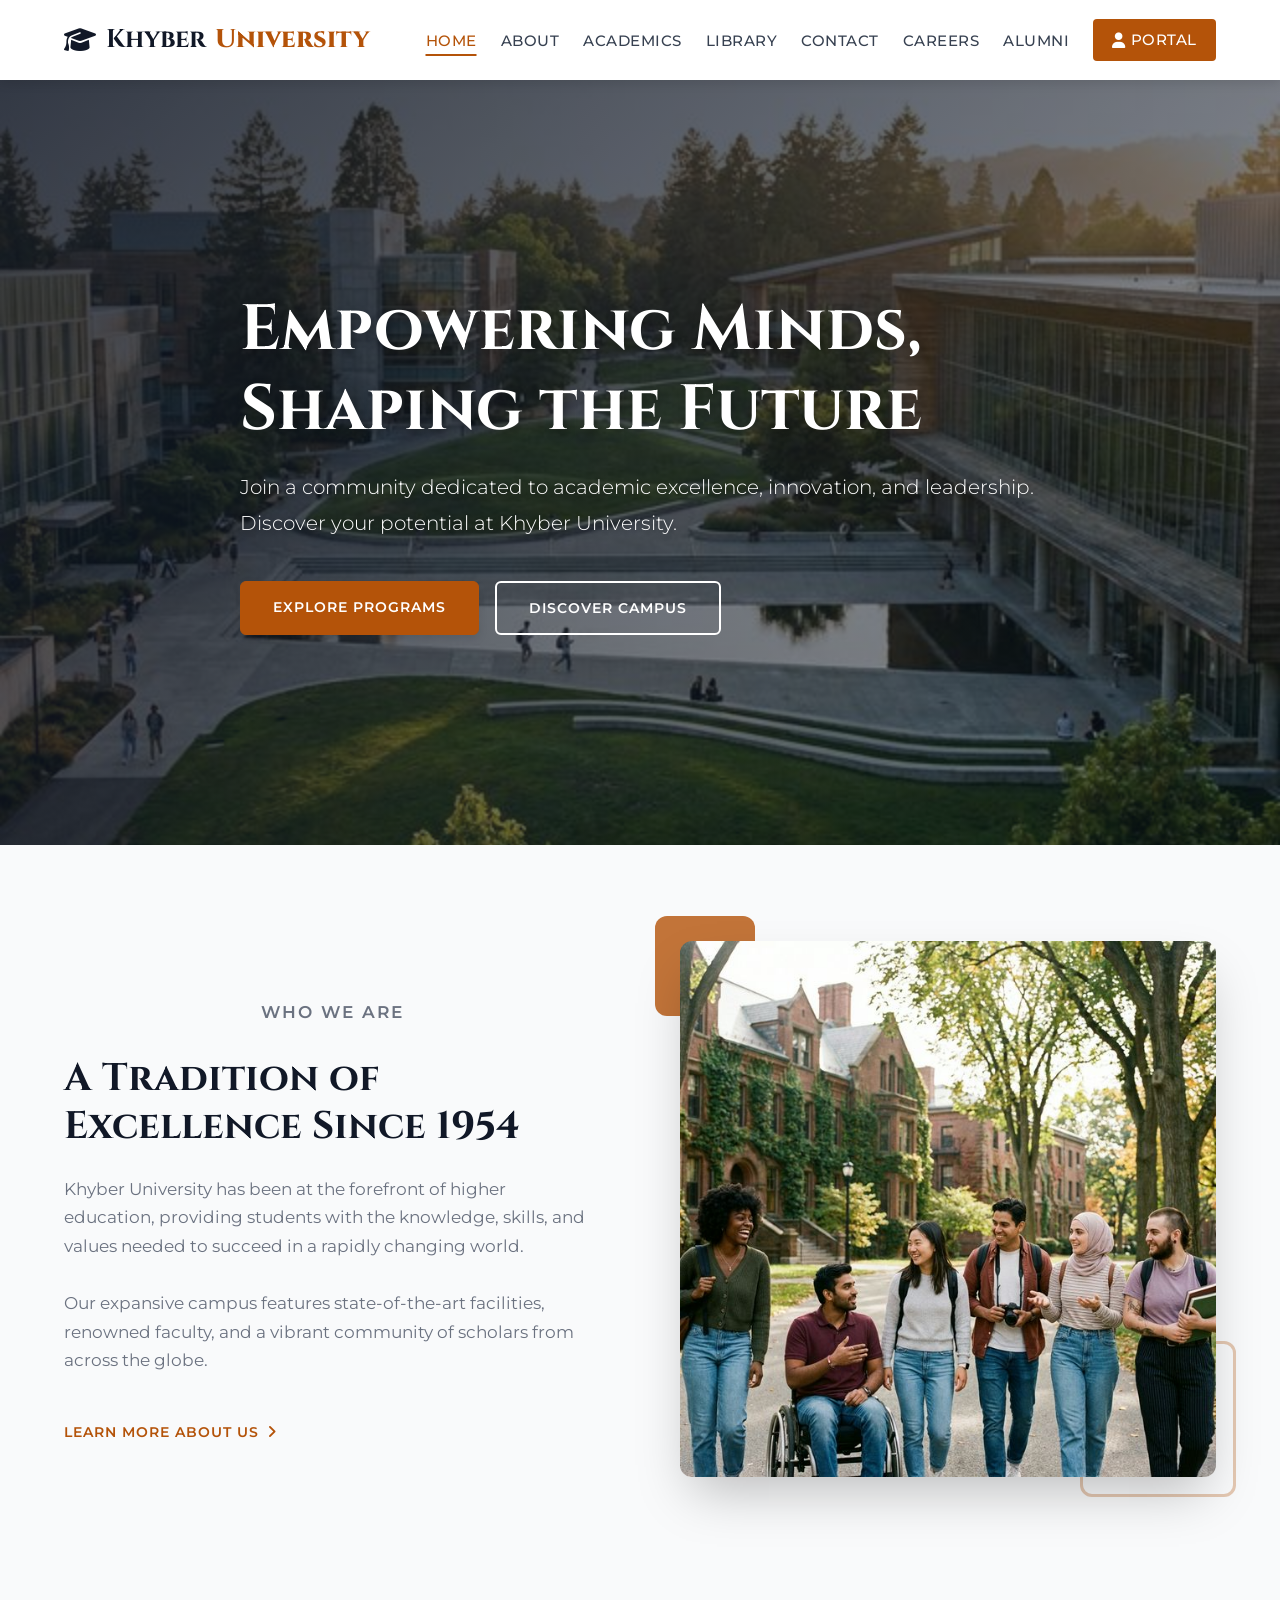
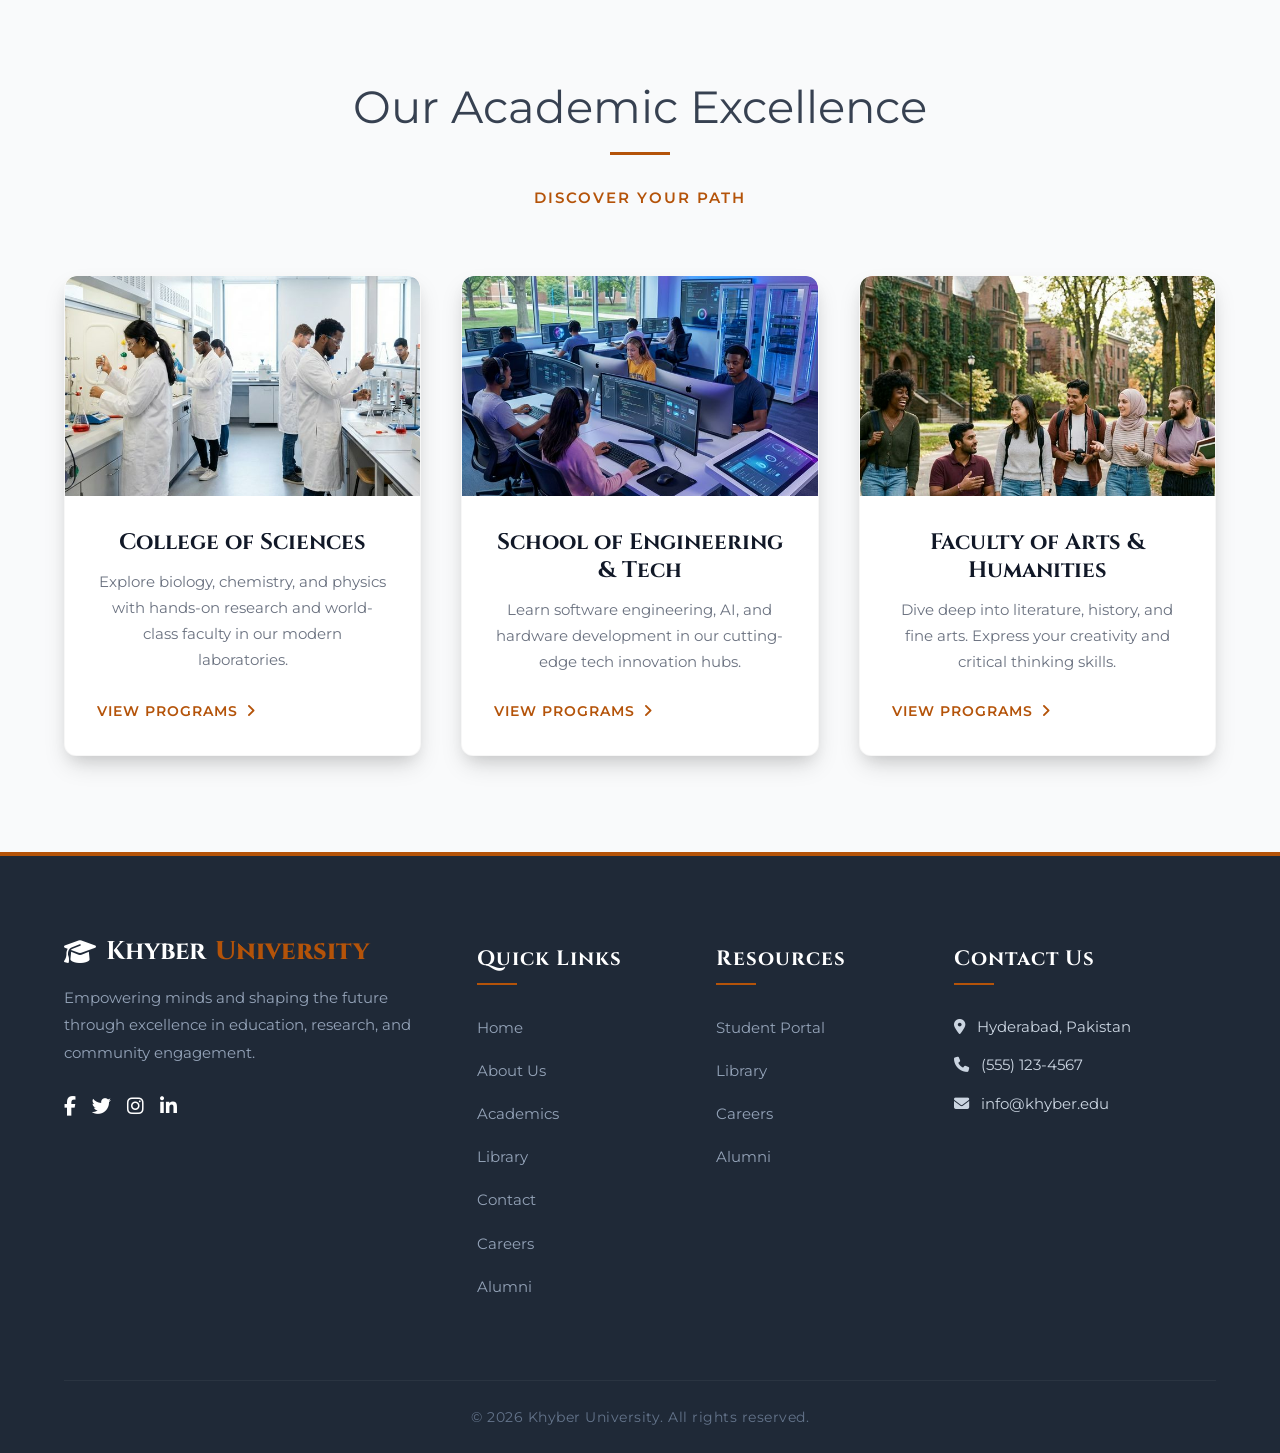
==== index.html @ f6c9ac77 "Add Core pages: Home, About, and Contact pages" ====
﻿<!DOCTYPE html>
<html lang="en">

<head>
    <meta charset="UTF-8">
    <meta name="viewport" content="width=device-width, initial-scale=1.0">
    <meta name="description"
        content="Welcome to the fictional Khyber University. Explore our campus, academics, and vibrant community.">
    <title>Khyber University | Home</title>
    <!-- FontAwesome for Icons -->
    <link rel="stylesheet" href="https://cdnjs.cloudflare.com/ajax/libs/font-awesome/6.4.0/css/all.min.css">
    <!-- Custom CSS -->
    <link rel="stylesheet" href="css/style.css">
</head>

<body>

    <!-- Header & Navigation -->
    <header>
        <div class="container navbar">
            <a href="index.html" class="logo">
                <i class="fa-solid fa-graduation-cap"></i>
                Khyber<span>University</span>
            </a>

            <button class="menu-toggle" id="mobile-menu" aria-label="Toggle navigation">
                <i class="fa-solid fa-bars"></i>
            </button>

            <ul class="nav-links" id="nav-links">
                <li><a href="index.html" class="active">Home</a></li>
                <li><a href="about.html">About</a></li>
                <li><a href="academics.html">Academics</a></li>
                <li><a href="library.html">Library</a></li>
                <li><a href="contact.html">Contact</a></li>
                <li><a href="careers.html">Careers</a></li>
                <li><a href="alumni.html">Alumni</a></li>
                <li><a href="login.html" class="nav-login-btn"><i class="fa-solid fa-user"
                            style="margin-right:5px;"></i> Portal</a></li>
            </ul>
        </div>
    </header>

    <!-- Hero Section -->
    <section class="hero" style="background-image: url('images/hero_bg.png');">
        <div class="container">
            <h1>Empowering Minds, Shaping the Future</h1>
            <p>Join a community dedicated to academic excellence, innovation, and leadership. Discover your potential at
                Khyber University.</p>
            <div style="display: flex; gap: 1rem; flex-wrap: wrap;">
                <a href="academics.html" class="btn btn-primary">Explore Programs</a>
                <a href="about.html" class="btn btn-outline">Discover Campus</a>
            </div>
        </div>
    </section>

    <!-- About Preview Section -->
    <section class="about-preview">
        <div class="container about-grid">
            <div class="about-text">
                <p class="section-subtitle">Who We Are</p>
                <h2>A Tradition of Excellence Since 1954</h2>
                <p>Khyber University has been at the forefront of higher education, providing students with the
                    knowledge, skills, and values needed to succeed in a rapidly changing world.</p>
                <p>Our expansive campus features state-of-the-art facilities, renowned faculty, and a vibrant community
                    of scholars from across the globe.</p>
                <a href="about.html" class="content-link" style="display:inline-flex; margin-top: 1rem;">Learn More
                    About Us</a>
            </div>
            <div class="about-image">
                <img src="images/about_img.png" alt="Students walking on Khyber University Campus">
            </div>
        </div>
    </section>

    <!-- Academics Preview Section -->
    <section class="academics-preview">
        <div class="container" style="text-align: center;">
            <div class="section-title">Our Academic Excellence</div>
            <p class="section-subtitle">Discover Your Path</p>

            <div class="cards-grid">
                <!-- Card 1 -->
                <div class="card">
                    <div class="card-img-wrapper">
                        <img src="images/course_science.png" alt="Science Laboratory">
                    </div>
                    <div class="card-content">
                        <h3>College of Sciences</h3>
                        <p>Explore biology, chemistry, and physics with hands-on research and world-class faculty in our
                            modern laboratories.</p>
                        <a href="academics.html#science" class="content-link">View Programs</a>
                    </div>
                </div>

                <!-- Card 2 -->
                <div class="card">
                    <div class="card-img-wrapper">
                        <img src="images/course_tech.png" alt="Technology and Engineering">
                    </div>
                    <div class="card-content">
                        <h3>School of Engineering & Tech</h3>
                        <p>Learn software engineering, AI, and hardware development in our cutting-edge tech innovation
                            hubs.</p>
                        <a href="academics.html#tech" class="content-link">View Programs</a>
                    </div>
                </div>

                <!-- Card 3 -->
                <div class="card">
                    <div class="card-img-wrapper">
                        <img src="images/course_arts.png" alt="Arts and Humanities">
                    </div>
                    <div class="card-content">
                        <h3>Faculty of Arts & Humanities</h3>
                        <p>Dive deep into literature, history, and fine arts. Express your creativity and critical
                            thinking skills.</p>
                        <a href="academics.html#arts" class="content-link">View Programs</a>
                    </div>
                </div>
            </div>
        </div>
    </section>

    <!-- Footer -->
    <footer>
        <div class="container">
            <div class="footer-grid">
                <div class="footer-col">
                    <a href="index.html" class="logo" style="margin-bottom: 1rem;">
                        <i class="fa-solid fa-graduation-cap"></i>
                        Khyber<span>University</span>
                    </a>
                    <p>Empowering minds and shaping the future through excellence in education, research, and community
                        engagement.</p>
                    <div style="margin-top: 1.5rem; display: flex; gap: 1rem;">
                        <a href="#" style="color: white; font-size: 1.2rem;"><i class="fa-brands fa-facebook-f"></i></a>
                        <a href="#" style="color: white; font-size: 1.2rem;"><i class="fa-brands fa-twitter"></i></a>
                        <a href="#" style="color: white; font-size: 1.2rem;"><i class="fa-brands fa-instagram"></i></a>
                        <a href="#" style="color: white; font-size: 1.2rem;"><i
                                class="fa-brands fa-linkedin-in"></i></a>
                    </div>
                </div>

                <div class="footer-col" style="padding-top: 10px;">
                    <h4>Quick Links</h4>
                    <ul class="footer-links">
                        <li><a href="index.html">Home</a></li>
                        <li><a href="about.html">About Us</a></li>
                        <li><a href="academics.html">Academics</a></li>
                        <li><a href="library.html">Library</a></li>
                        <li><a href="contact.html">Contact</a></li>
                        <li><a href="careers.html">Careers</a></li>
                        <li><a href="alumni.html">Alumni</a></li>
                    </ul>
                </div>

                <div class="footer-col" style="padding-top: 10px;">
                    <h4>Resources</h4>
                    <ul class="footer-links">
                        <li><a href="login.html">Student Portal</a></li>
                        <li><a href="library.html">Library</a></li>
                        <li><a href="careers.html">Careers</a></li>
                        <li><a href="alumni.html">Alumni</a></li>
                    </ul>
                </div>

                <div class="footer-col" style="padding-top: 10px;">
                    <h4>Contact Us</h4>
                    <ul class="footer-links">
                        <li style="color: #cbd5e1; font-size: 0.95rem; margin-bottom: 0.8rem;">
                            <i class="fa-solid fa-location-dot" style="margin-right: 8px;"></i> Hyderabad, Pakistan
                        </li>
                        <li style="color: #cbd5e1; font-size: 0.95rem; margin-bottom: 0.8rem;">
                            <i class="fa-solid fa-phone" style="margin-right: 8px;"></i> (555) 123-4567
                        </li>
                        <li style="color: #cbd5e1; font-size: 0.95rem;">
                            <i class="fa-solid fa-envelope" style="margin-right: 8px;"></i> info@khyber.edu
                        </li>
                    </ul>
                </div>
            </div>

            <div class="footer-bottom">
                &copy; <span id="year"></span> Khyber University. All rights reserved.
            </div>
        </div>
    </footer>

    <!-- Custom JS -->
    <script src="js/script.js"></script>
</body>

</html>
---- css/style.css ----
@import url('https://fonts.googleapis.com/css2?family=Cinzel:wght@600;700;800&family=Montserrat:wght@300;400;500;600&display=swap');

:root {
  --primary-color: #111827;
  /* Rich dark tone */
  --secondary-color: #1f2937;
  --accent-color: #b45309;
  /* Deep gold/amber - elegant */
  --accent-hover: #d97706;
  --bg-light: #f9fafb;
  --bg-white: #ffffff;
  --text-main: #374151;
  --text-light: #6b7280;

  --transition: all 0.4s cubic-bezier(0.4, 0, 0.2, 1);
  --shadow-sm: 0 4px 10px rgba(0, 0, 0, 0.1);
  --shadow-md: 0 12px 24px -4px rgba(0, 0, 0, 0.15), 0 8px 16px -6px rgba(0, 0, 0, 0.1);
  --shadow-lg: 0 25px 50px -12px rgba(0, 0, 0, 0.25);
  --shadow-hover: 0 30px 60px -12px rgba(180, 83, 9, 0.3), 0 18px 36px -18px rgba(180, 83, 9, 0.25);
}

/* Reset & Basics */
* {
  margin: 0;
  padding: 0;
  box-sizing: border-box;
}

body {
  font-family: 'Montserrat', sans-serif;
  color: var(--text-main);
  background-color: var(--bg-light);
  line-height: 1.7;
  overflow-x: hidden;
}

h1,
h2,
h3,
h4,
h5,
h6,
.logo {
  font-family: 'Cinzel', serif;
  color: var(--primary-color);
  line-height: 1.25;
}

a {
  text-decoration: none;
  color: inherit;
  transition: var(--transition);
}

ul {
  list-style: none;
}

img {
  max-width: 100%;
  height: auto;
  display: block;
  border-radius: 8px;
}

.container {
  width: 90%;
  max-width: 1200px;
  margin: 0 auto;
}

/* Scroll Animations */
.animate-on-scroll {
  opacity: 0;
  transform: translateY(40px);
  transition: opacity 0.8s cubic-bezier(0.4, 0, 0.2, 1), transform 0.8s cubic-bezier(0.4, 0, 0.2, 1);
}

.animate-on-scroll.visible {
  opacity: 1;
  transform: translateY(0);
}

/* Header & Navbar */
header {
  background-color: rgba(255, 255, 255, 0.98);
  backdrop-filter: blur(10px);
  color: var(--primary-color);
  position: sticky;
  top: 0;
  z-index: 1000;
  box-shadow: var(--shadow-sm);
}

.navbar {
  display: flex;
  justify-content: space-between;
  align-items: center;
  padding: 1.2rem 0;
}

.logo {
  font-size: 1.6rem;
  font-weight: 700;
  display: flex;
  align-items: center;
  gap: 0.6rem;
}

.logo span {
  color: var(--accent-color);
  font-weight: 800;
}

.nav-links {
  display: flex;
  gap: 1.5rem;
  align-items: center;
}

.nav-links li a {
  color: var(--text-main);
  font-family: 'Montserrat', sans-serif;
  font-weight: 500;
  font-size: 0.95rem;
  position: relative;
  text-transform: uppercase;
  letter-spacing: 0.5px;
}

.nav-links li a::after {
  content: '';
  position: absolute;
  width: 0;
  height: 2px;
  bottom: -6px;
  left: 50%;
  transform: translateX(-50%);
  background-color: var(--accent-color);
  transition: var(--transition);
}

.nav-links li a:hover::after,
.nav-links li a.active::after {
  width: 100%;
}

.nav-links li a:hover,
.nav-links li a.active {
  color: var(--accent-color);
}

.menu-toggle {
  display: none;
  background: none;
  border: none;
  color: var(--primary-color);
  font-size: 1.5rem;
  cursor: pointer;
}

/* Buttons */
.btn {
  display: inline-block;
  padding: 0.85rem 2rem;
  border-radius: 6px;
  font-weight: 600;
  font-family: 'Montserrat', sans-serif;
  cursor: pointer;
  transition: var(--transition);
  text-transform: uppercase;
  letter-spacing: 1px;
  font-size: 0.85rem;
  box-shadow: var(--shadow-sm);
}

.btn-primary {
  background-color: var(--accent-color);
  color: white;
  border: 1px solid var(--accent-color);
}

.btn-primary:hover {
  background-color: var(--accent-hover);
  border-color: var(--accent-hover);
  transform: translateY(-2px);
  box-shadow: 0 10px 20px rgba(180, 83, 9, 0.25);
  color: white;
}

.btn-outline {
  background-color: transparent;
  color: white;
  border: 2px solid white;
  box-shadow: none;
}

.btn-outline:hover {
  background-color: white;
  color: var(--primary-color);
  transform: translateY(-2px);
  box-shadow: 0 10px 20px rgba(0, 0, 0, 0.1);
}

/* Hero Section */
.hero {
  height: 85vh;
  min-height: 600px;
  background-size: cover;
  background-position: center;
  background-attachment: fixed;
  position: relative;
  display: flex;
  align-items: center;
}

.hero::before {
  content: '';
  position: absolute;
  top: 0;
  left: 0;
  width: 100%;
  height: 100%;
  background: linear-gradient(135deg, rgba(17, 24, 39, 0.85) 0%, rgba(17, 24, 39, 0.4) 100%);
}

.hero .container {
  position: relative;
  z-index: 10;
  color: white;
  max-width: 800px;
}

.hero h1 {
  color: white;
  font-size: 4rem;
  margin-bottom: 1.2rem;
  text-shadow: 2px 4px 10px rgba(0, 0, 0, 0.3);
}

.hero p {
  font-size: 1.25rem;
  margin-bottom: 2.5rem;
  font-weight: 300;
  line-height: 1.8;
  text-shadow: 1px 2px 5px rgba(0, 0, 0, 0.3);
}

/* Sections General */
section {
  padding: 6rem 0;
  overflow: hidden;
}

.section-title {
  text-align: center;
  font-size: 2.8rem;
  margin-bottom: 1rem;
  position: relative;
  display: inline-block;
}

.section-title::after {
  content: '';
  position: absolute;
  bottom: -10px;
  left: 50%;
  transform: translateX(-50%);
  width: 60px;
  height: 3px;
  background-color: var(--accent-color);
}

.section-subtitle {
  text-align: center;
  color: var(--accent-color);
  font-weight: 600;
  text-transform: uppercase;
  letter-spacing: 2px;
  margin-bottom: 4rem;
  font-size: 0.95rem;
  font-family: 'Montserrat', sans-serif;
  margin-top: 1.5rem;
}

/* About Preview */
.about-grid {
  display: grid;
  grid-template-columns: 1fr 1fr;
  gap: 5rem;
  align-items: center;
}

.about-text h2 {
  font-size: 2.4rem;
  margin-bottom: 1.5rem;
}

.about-text p {
  margin-bottom: 1.8rem;
  color: var(--text-light);
  font-size: 1.05rem;
}

.about-image {
  position: relative;
}

.about-image img {
  border-radius: 12px;
  box-shadow: var(--shadow-lg);
  position: relative;
  z-index: 2;
  transition: transform 0.5s ease;
}

.about-image:hover img {
  transform: scale(1.02);
}

.about-image::before {
  content: '';
  position: absolute;
  top: -25px;
  left: -25px;
  width: 100px;
  height: 100px;
  background-color: var(--accent-color);
  z-index: 1;
  border-radius: 12px;
  opacity: 0.8;
}

.about-image::after {
  content: '';
  position: absolute;
  bottom: -20px;
  right: -20px;
  width: 150px;
  height: 150px;
  border: 3px solid var(--accent-color);
  z-index: 1;
  border-radius: 12px;
  opacity: 0.3;
}

/* Icons in lists */
.about-text ul li {
  display: flex;
  align-items: center;
  font-size: 1.05rem;
  padding: 0.5rem 0;
}

/* Academics Preview */
.cards-grid {
  display: grid;
  grid-template-columns: repeat(auto-fit, minmax(320px, 1fr));
  gap: 2.5rem;
}

.card {
  background-color: var(--bg-white);
  border-radius: 12px;
  overflow: hidden;
  box-shadow: var(--shadow-md);
  transition: var(--transition);
  border: 1px solid rgba(0, 0, 0, 0.03);
  position: relative;
  display: flex;
  flex-direction: column;
}

.card:hover {
  transform: translateY(-12px);
  box-shadow: var(--shadow-hover);
  border-color: rgba(180, 83, 9, 0.15);
}

.card-img-wrapper {
  height: 220px;
  overflow: hidden;
  border-radius: 12px 12px 0 0;
}

.card-img-wrapper img {
  width: 100%;
  height: 100%;
  object-fit: cover;
  transition: transform 0.8s ease;
  border-radius: 0;
}

.card:hover .card-img-wrapper img {
  transform: scale(1.08);
}

.card-content {
  padding: 2rem;
  flex-grow: 1;
  display: flex;
  flex-direction: column;
}

.card-content h3 {
  margin-bottom: 0.8rem;
  font-size: 1.4rem;
}

.card-content p {
  color: var(--text-light);
  margin-bottom: 1.5rem;
  font-size: 0.95rem;
  flex-grow: 1;
}

.content-link {
  color: var(--accent-color);
  font-weight: 600;
  font-size: 0.9rem;
  display: inline-flex;
  align-items: center;
  gap: 0.5rem;
  text-transform: uppercase;
  letter-spacing: 1px;
  margin-top: auto;
}

.content-link::after {
  content: '\f105';
  font-family: 'Font Awesome 6 Free';
  font-weight: 900;
  transition: transform 0.3s ease;
}

.content-link:hover::after {
  transform: translateX(8px);
}

/* Icons inside cards */
.card i.fa-solid {
  transition: transform 0.4s ease;
  display: inline-block;
}

.card:hover i.fa-solid {
  transform: scale(1.1) translateY(-3px);
}

/* Page Headers (for inner pages) */
.page-header {
  background-color: var(--primary-color);
  background-size: cover;
  background-repeat: no-repeat;
  background-position: center;
  color: white;
  padding: 8rem 0 6rem;
  text-align: center;
  position: relative;
}

.page-header::before {
  content: '';
  position: absolute;
  top: 0;
  left: 0;
  width: 100%;
  height: 100%;
  background: radial-gradient(circle at center, rgba(180, 83, 9, 0.15) 0%, transparent 70%);
}

.page-header .container {
  position: relative;
  z-index: 2;
}

.page-header h1 {
  color: white;
  font-size: 3.5rem;
  margin-bottom: 1rem;
}

.page-header p {
  color: rgba(255, 255, 255, 0.8);
  font-size: 1.2rem;
  font-weight: 300;
  max-width: 600px;
  margin: 0 auto;
}

/* Contact Section */
.contact-container {
  display: grid;
  grid-template-columns: 1fr 1fr;
  gap: 5rem;
  align-items: start;
}

.contact-info h3 {
  font-size: 2.2rem;
  margin-bottom: 1.5rem;
}

.info-item {
  display: flex;
  gap: 1.5rem;
  margin-bottom: 2rem;
  align-items: flex-start;
}

.info-icon {
  color: var(--accent-color);
  font-size: 1.5rem;
  background: rgba(180, 83, 9, 0.1);
  width: 50px;
  height: 50px;
  display: flex;
  align-items: center;
  justify-content: center;
  border-radius: 50%;
}

.contact-form {
  background: var(--bg-white);
  padding: 3rem;
  border-radius: 12px;
  box-shadow: var(--shadow-lg);
  border: 1px solid rgba(0, 0, 0, 0.03);
}

.contact-form .form-group {
  margin-bottom: 1.8rem;
}

.contact-form label {
  display: block;
  margin-bottom: 0.6rem;
  font-weight: 600;
  color: var(--secondary-color);
  font-size: 0.9rem;
  text-transform: uppercase;
  letter-spacing: 0.5px;
}

.contact-form input,
.contact-form textarea {
  width: 100%;
  padding: 1rem;
  border: 1px solid #d1d5db;
  border-radius: 6px;
  font-family: inherit;
  font-size: 1rem;
  background-color: #f9fafb;
  transition: var(--transition);
}

.contact-form input:focus,
.contact-form textarea:focus {
  outline: none;
  border-color: var(--accent-color);
  background-color: white;
  box-shadow: 0 0 0 3px rgba(180, 83, 9, 0.15);
}

/* Footer */
footer {
  background-color: var(--secondary-color);
  color: #cbd5e1;
  padding: 5rem 0 0 0;
  border-top: 4px solid var(--accent-color);
}

.footer-grid {
  display: grid;
  grid-template-columns: 2fr 1fr 1fr 1.5fr;
  gap: 4rem;
  margin-bottom: 4rem;
}

.footer-col h4 {
  color: white;
  font-family: 'Cinzel', serif;
  font-size: 1.3rem;
  margin-bottom: 1.8rem;
  position: relative;
  padding-bottom: 0.8rem;
  letter-spacing: 1px;
}

.footer-col h4::after {
  content: '';
  position: absolute;
  left: 0;
  bottom: 0;
  height: 2px;
  width: 40px;
  background-color: var(--accent-color);
}

.footer-col .logo {
  color: white;
  margin-bottom: 1.5rem;
}

.footer-col .logo span {
  color: var(--accent-color);
}

.footer-col p {
  color: #94a3b8;
  font-size: 0.95rem;
  line-height: 1.8;
}

.footer-links li {
  margin-bottom: 1rem;
}

.footer-links a {
  color: #94a3b8;
  font-size: 0.95rem;
  transition: var(--transition);
  display: inline-block;
}

.footer-links a:hover {
  color: var(--accent-color);
  transform: translateX(5px);
}

.social-links {
  margin-top: 1.8rem;
  display: flex;
  gap: 1rem;
}

.social-links a {
  color: white;
  font-size: 1rem;
  background: rgba(255, 255, 255, 0.1);
  width: 36px;
  height: 36px;
  display: flex;
  align-items: center;
  justify-content: center;
  border-radius: 50%;
  transition: var(--transition);
}

.social-links a:hover {
  background: var(--accent-color);
  transform: translateY(-3px);
}

.footer-bottom {
  text-align: center;
  padding: 1.5rem 0;
  border-top: 1px solid rgba(255, 255, 255, 0.05);
  font-size: 0.9rem;
  color: #64748b;
  letter-spacing: 0.5px;
}

/* Responsive Media Queries */
@media (max-width: 992px) {
  .hero h1 {
    font-size: 3.2rem;
  }

  .about-grid,
  .contact-container {
    gap: 3rem;
    grid-template-columns: 1fr;
  }

  .about-image {
    margin-top: 3rem;
  }

  .about-image::before {
    display: none;
  }

  .about-image::after {
    display: none;
  }

  .footer-grid {
    grid-template-columns: 1fr 1fr;
    gap: 3rem;
  }
}

@media (max-width: 768px) {
  .menu-toggle {
    display: block;
  }

  header {
    padding: 0.5rem 0;
  }

  .navbar {
    padding: 0.5rem 0;
  }

  .nav-links {
    position: fixed;
    top: 70px;
    left: 0;
    width: 100%;
    background-color: white;
    flex-direction: column;
    gap: 0;
    text-align: center;
    max-height: 0;
    overflow: hidden;
    transition: max-height 0.4s cubic-bezier(0.4, 0, 0.2, 1);
    box-shadow: var(--shadow-md);
  }

  .nav-links.active {
    max-height: 600px;
    border-top: 1px solid #eee;
  }

  .nav-links li {
    padding: 1.2rem 0;
    border-bottom: 1px solid rgba(0, 0, 0, 0.05);
  }

  .nav-links li a::after {
    bottom: -15px;
  }

  .hero h1 {
    font-size: 2.5rem;
  }

  .section-title {
    font-size: 2.2rem;
  }

  .footer-grid {
    grid-template-columns: 1fr;
    text-align: center;
  }

  .footer-col h4::after {
    left: 50%;
    transform: translateX(-50%);
  }

  .social-links {
    justify-content: center;
  }

  .footer-links a:hover {
    transform: translateX(0) scale(1.05);
  }
}

/* Portal Login Button Navbar */
header .nav-links {
  align-items: center;
}

.nav-login-btn {
  display: inline-flex;
  align-items: center;
  white-space: nowrap;
  padding: 0.5rem 1.2rem;
  background: var(--accent-color);
  color: white !important;
  border-radius: 4px;
  font-weight: 600;
  text-transform: uppercase;
  font-size: 0.8rem;
  letter-spacing: 1px;
}

.nav-login-btn::after {
  display: none !important;
}

.nav-login-btn:hover {
  background: var(--accent-hover);
  transform: translateY(-2px);
  box-shadow: var(--shadow-sm);
}
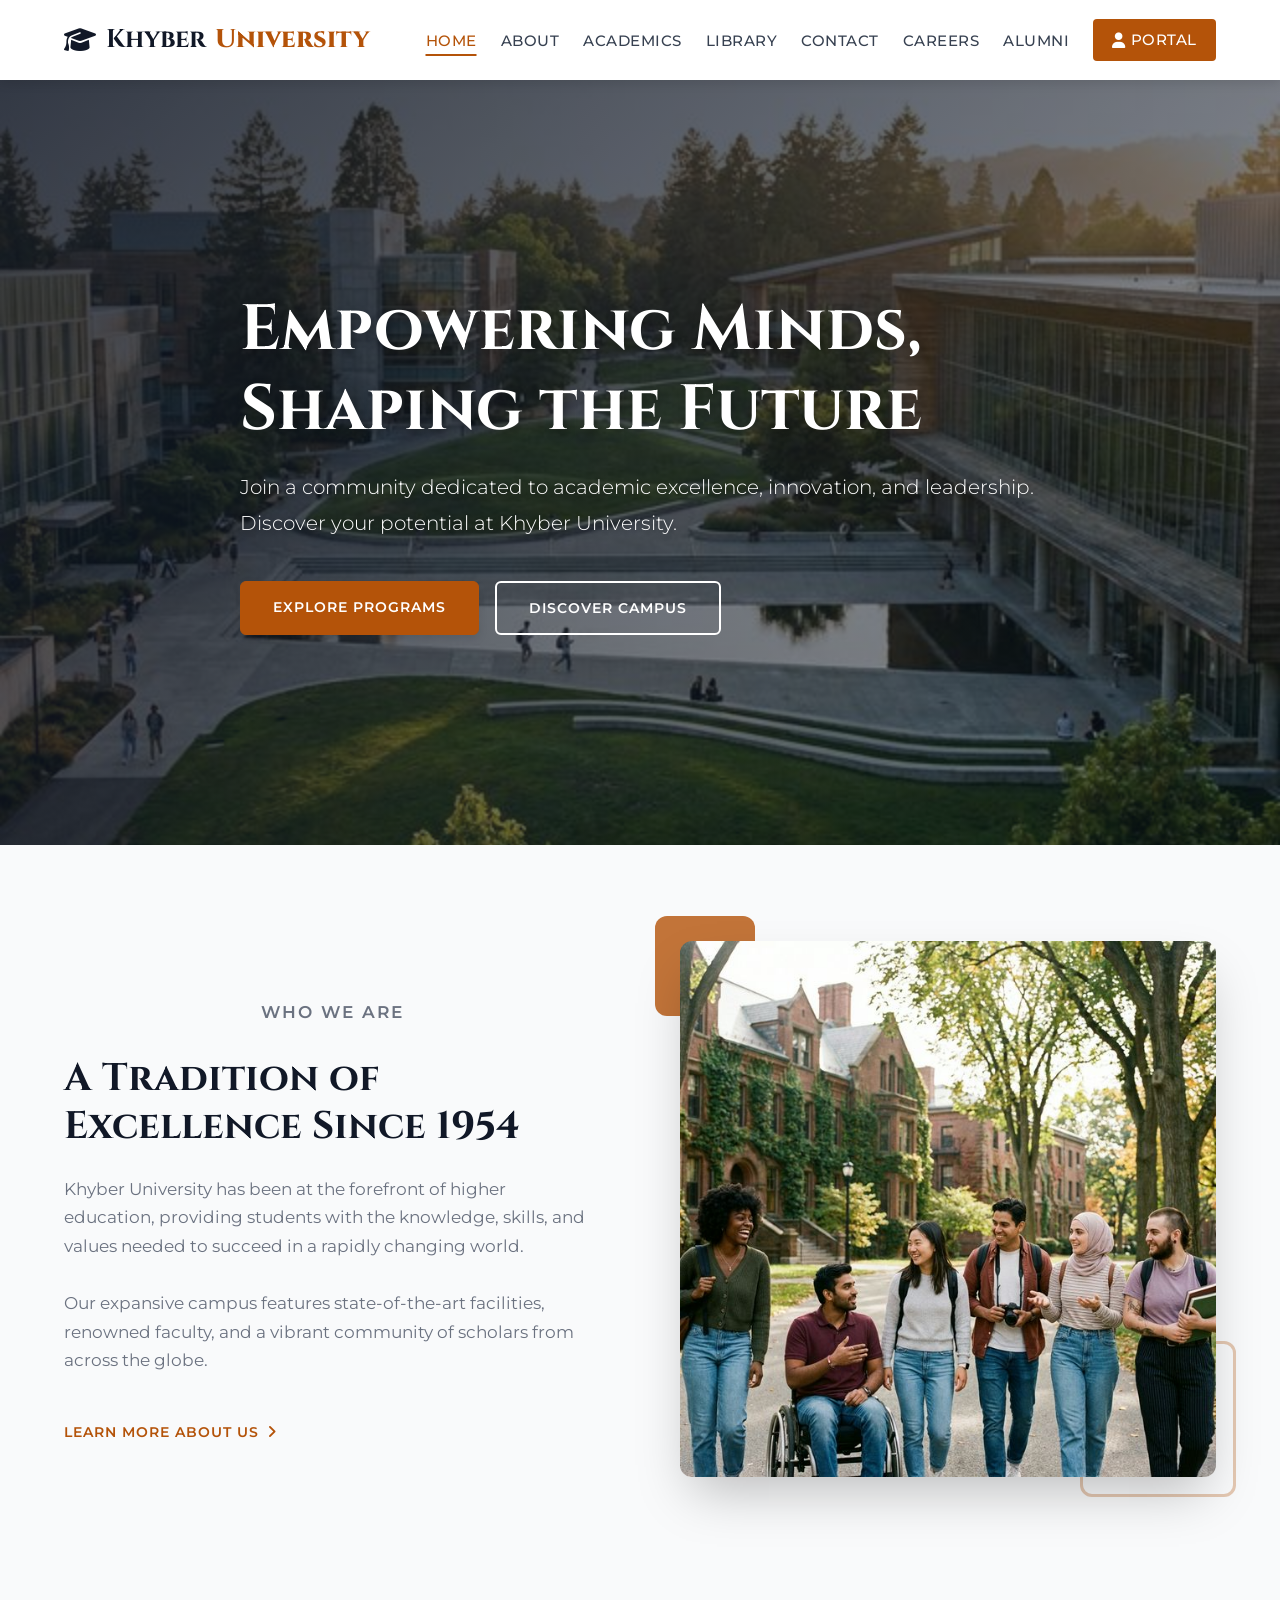
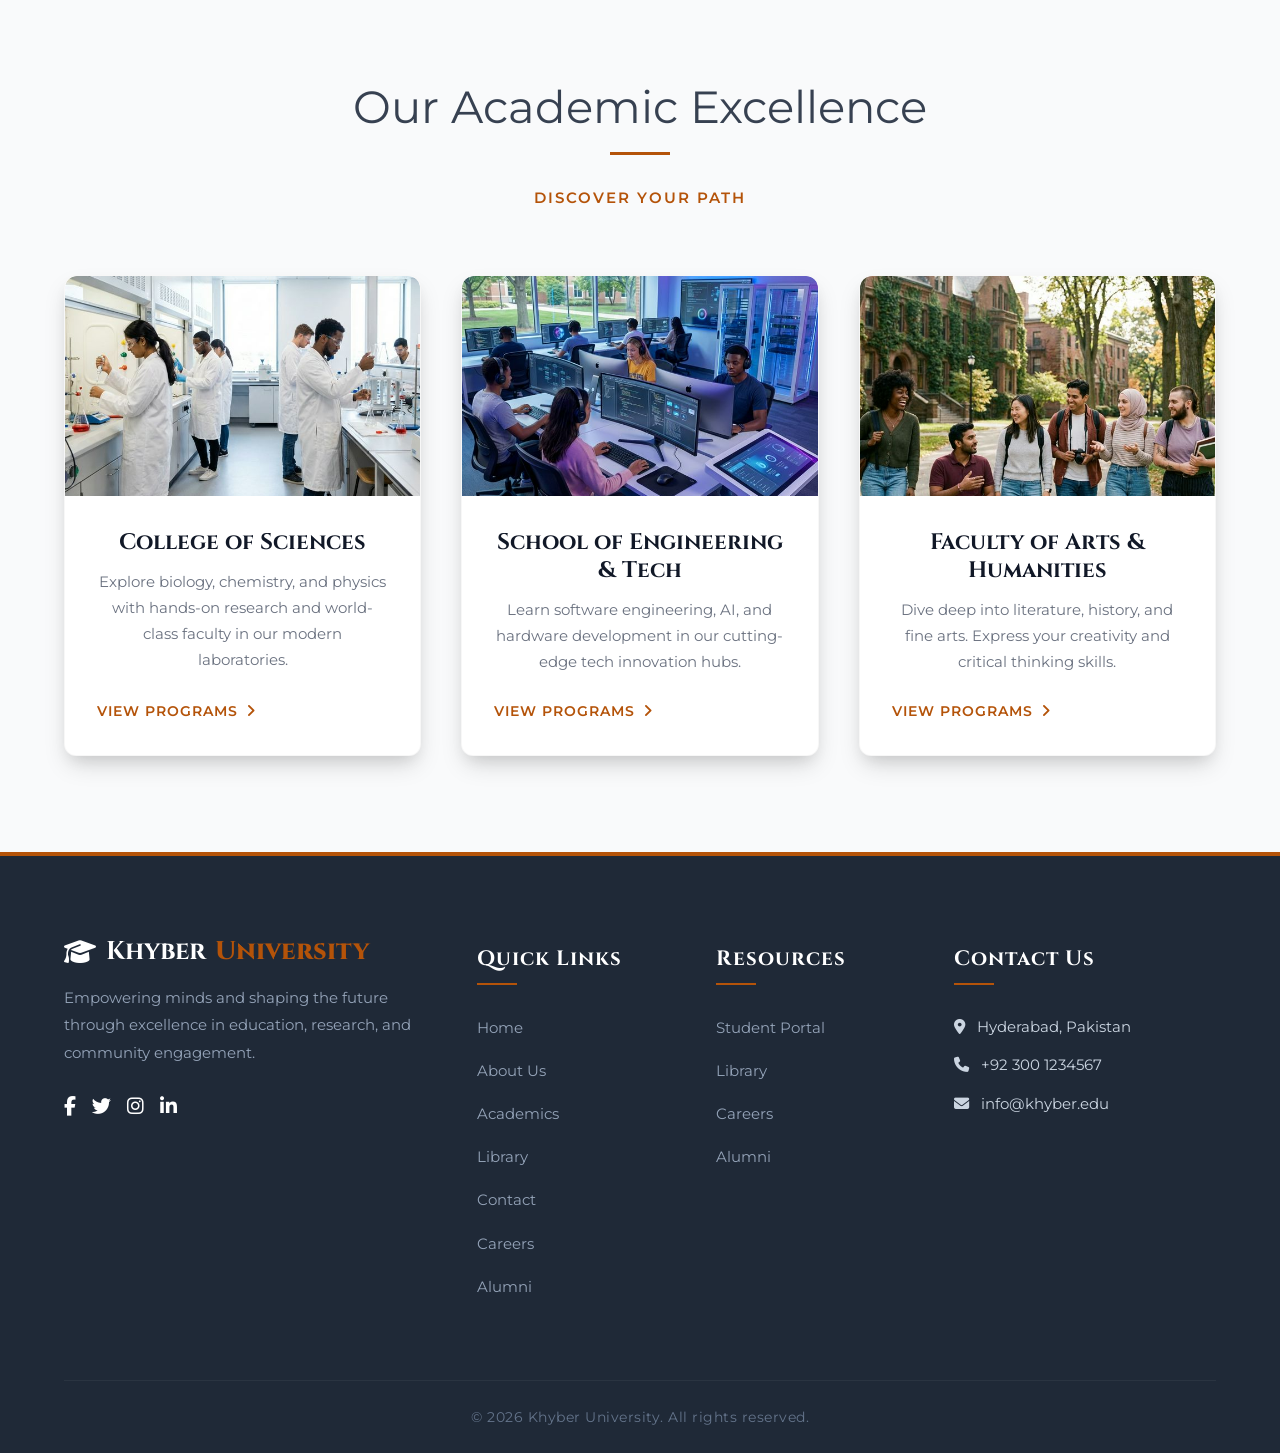
==== commit 1c7ef791: "feat: update name placeholder, localize phone numbers, and add professional project description" ====
--- a/index.html
+++ b/index.html
@@ -1,4 +1,4 @@
-﻿<!DOCTYPE html>
+<!DOCTYPE html>
 <html lang="en">
 
 <head>
@@ -172,7 +172,7 @@
                             <i class="fa-solid fa-location-dot" style="margin-right: 8px;"></i> Hyderabad, Pakistan
                         </li>
                         <li style="color: #cbd5e1; font-size: 0.95rem; margin-bottom: 0.8rem;">
-                            <i class="fa-solid fa-phone" style="margin-right: 8px;"></i> (555) 123-4567
+                            <i class="fa-solid fa-phone" style="margin-right: 8px;"></i> +92 300 1234567
                         </li>
                         <li style="color: #cbd5e1; font-size: 0.95rem;">
                             <i class="fa-solid fa-envelope" style="margin-right: 8px;"></i> info@khyber.edu
